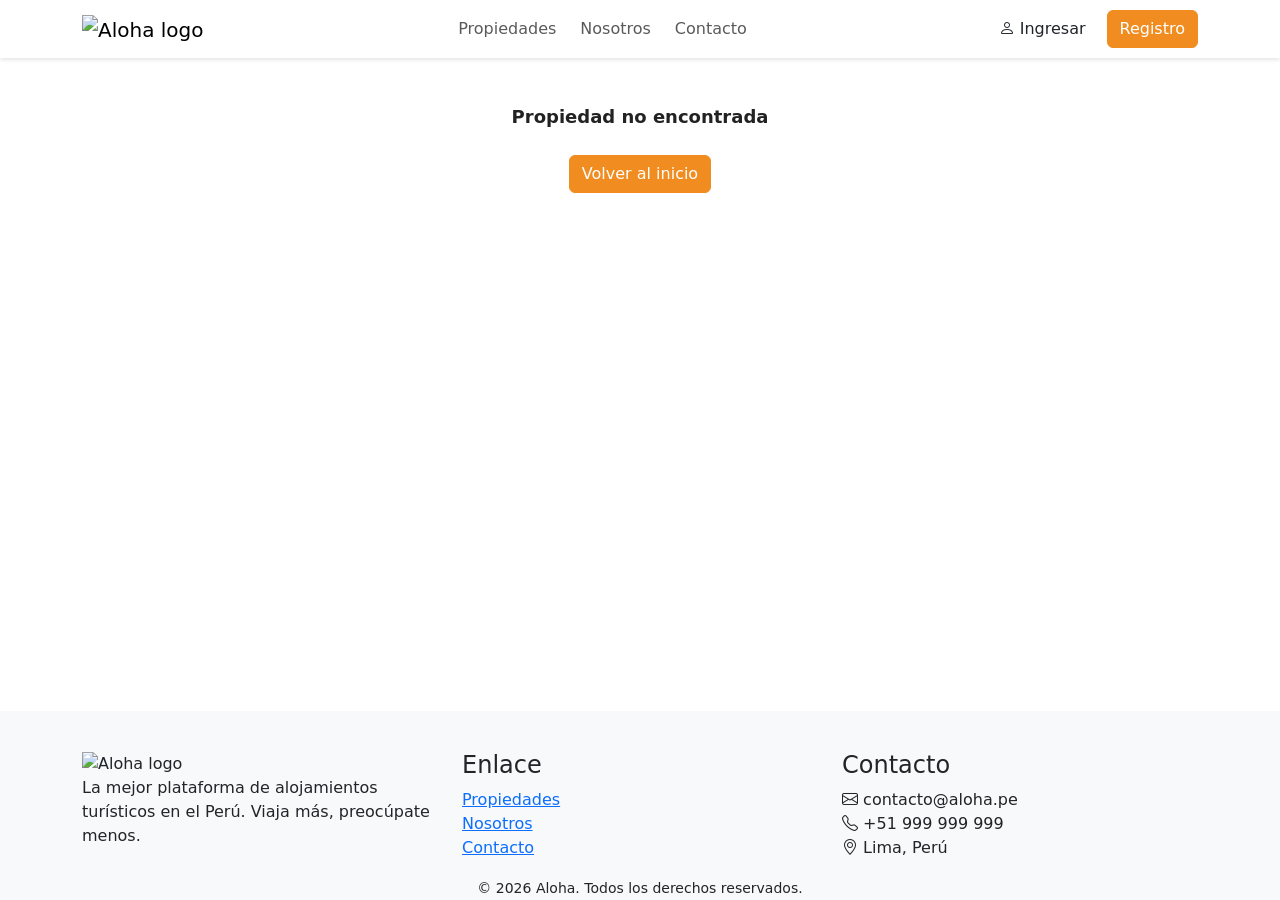
==== pages/detail.html @ cd7c599c "chore: fix date" ====
<!DOCTYPE html>
<html lang="es">
<head>
    <meta charset="UTF-8">
    <meta name="viewport" content="width=device-width, initial-scale=1.0">
    <title>Refugio frente al mar de Pacífico - Aloha</title>
    <link href="https://cdn.jsdelivr.net/npm/bootstrap@5.3.3/dist/css/bootstrap.min.css" rel="stylesheet">
    <link href="https://cdn.jsdelivr.net/npm/bootstrap-icons@1.11.3/font/bootstrap-icons.min.css" rel="stylesheet">
    <link href="https://fonts.googleapis.com/css2?family=Roboto:wght@400;700&display=swap" rel="stylesheet">
    <link rel="stylesheet" href="../css/global.css">
    <link rel="stylesheet" href="../css/detail.css">
</head>
<body>

    <header>
        <nav class="navbar">
            <div class="container">
                <a class="navbar-brand" href="../index.html">
                    <img src="../images/logo.png" alt="Aloha logo">
                </a>

                <ul class="navbar-nav flex-row gap-4">
                    <li class="nav-item"><a class="nav-link" href="../index.html#propiedades">Propiedades</a></li>
                    <li class="nav-item"><a class="nav-link" href="../index.html#nosotros">Nosotros</a></li>
                    <li class="nav-item"><a class="nav-link" href="../index.html#contacto">Contacto</a></li>
                </ul>

                <div class="d-flex align-items-center gap-2">
                    <a href="inicio-sesion.html" class="btn"><i class="bi bi-person"></i> Ingresar</a>
                    <a href="registro.html" class="btn btn-primary">Registro</a>
                </div>
            </div>
        </nav>
    </header>


    <main>
        <div class="container">

            <nav>
                <a href="../index.html"><i class="bi bi-chevron-left"></i> Volver a propiedades</a>
            </nav>

            <div class="d-flex align-items-center gap-3">
                <span class="badge bg-secondary" id="det-tipo">Departamento</span>
                <span><i class="bi bi-star-fill"></i> <span id="det-rating">4.9</span> · <span id="det-reviews">128</span> reseñas</span>
            </div>

            <h1 id="det-titulo"></h1>
            <p id="det-ciudad"></p>

            <div class="row g-2">
                <div class="col-7">
                    <img id="det-img-principal" src="" alt="" class="img-fluid w-100 h-100 object-fit-cover">
                </div>
                <div class="col-5">
    <div class="row g-2" id="det-imgs-secundarias">
    </div>
</div>

            <div class="d-flex gap-3 mt-3">
                <span id="det-huespedes"></span>
                <span id="det-habitaciones"></span>
                <span id="det-camas"></span>
                <span id="det-banos"></span>
            </div>

            <div class="row mt-4">

                <div class="col-12 col-lg-8">
                    <section>
                        <h2>Descripción</h2>
                        <p id="det-descripcion"></p>
                        <p>Anfitrión: <strong id="det-host"></strong></p>
                    </section>

                    <section>
                        <h2>Lo que incluye</h2>
                        <div class="row">
                            <div class="col-6">
                                <ul class="list-unstyled">
                                    <li>Wi-Fi de alta velocidad</li>
                                    <li>Cocina equipada</li>
                                    <li>Estacionamiento</li>
                                </ul>
                            </div>

                            <div class="col-6">
                                <ul class="list-unstyled">
                                    <li>Vista al mar</li>
                                    <li>Aire acondicionado</li>
                                    <li>Terraza privada</li>
                                <ul class="list-unstyled row"id="det-amenidades">
                                </ul>
                            </div>
                        </div>
                    </section>

                    <section>
                        <h2>Ubicación</h2>
                        <p id="det-ubicacion"></p>
                        <iframe id="det-mapa" src="" width="100%" height="400" style="border:0;" allowfullscreen="" loading="lazy"></iframe>
                    </section>

                </div>

                <div class="col-12 col-lg-4">
                    <aside>

                        <div class="card">
                            <div class="card-body">

                                <div class="d-flex justify-content-between align-items-center">
                                    <span><strong id="det-precio"></strong> / noche</span>
                                    <span>Precio y reserva</span>
                                </div>

                                <div class="row g-2 mt-2">
                                    <div class="col-6">
                                        <label for="fecha-entrada" class="form-label">Fecha entrada</label>
                                        <input type="date" class="form-control" id="fecha-entrada">
                                    </div>
                                    <div class="col-6">
                                        <label for="fecha-salida" class="form-label">Fecha salida</label>
                                        <input type="date" class="form-control" id="fecha-salida">
                                    </div>
                                </div>

                                <div class="mt-2">
                                    <label for="huespedes-reserva" class="form-label">Huéspedes</label>
                                    <select class="form-select" id="huespedes-reserva">
                                        <option value="1">1 huésped</option>
                                        <option value="2" selected>2 huéspedes</option>
                                        <option value="3">3 huéspedes</option>
                                        <option value="4">4 huéspedes</option>
                                    </select>
                                </div>


                                <a href="https://wa.me/5168949631" class="btn btn-success w-100 mt-3" target="_blank" rel="noopener noreferrer">
                                    <i class="bi bi-whatsapp"></i> Reservar por WhatsApp
                                </a>
                                <div id="resumen-precio" class="resumen-precio d-none mt-3">
                                    <div class="d-flex justify-content-between">
                                        <span>S/ 320 × <span id="num-noches">0</span> noches</span>
                                        <span id="subtotal">S/ 0</span>
                                    </div>
                                    <div class="d-flex justify-content-between">
                                        <span>Tarifa de servicio</span>
                                        <span id="tarifa">S/ 0</span>
                                    </div>
                                    <hr>
                                    <div class="d-flex justify-content-between fw-bold">
                                        <span>Total</span>
                                        <span id="total">S/ 0</span>
                                    </div>
                                </div>
                                <p class="text-center mt-2"><small>No se te cobrará nada todavía</small></p>
                            </div>
                        </div>
                    </aside>
                </div>

            </div>
        </div>
    </main>


    <footer id="contacto">
        <div class="container">
            <div class="row g-4">
                <div class="col-12 col-md-4">
                    <img src="../images/logo.png" alt="Aloha logo">
                    <p>La mejor plataforma de alojamientos turísticos en el Perú. Viaja más, preocúpate menos.</p>
                </div>
                <div class="col-12 col-md-4">
                    <h4>Enlace</h4>
                    <ul class="list-unstyled">
                        <li><a href="../index.html#propiedades">Propiedades</a></li>
                        <li><a href="../index.html#nosotros">Nosotros</a></li>
                        <li><a href="../index.html#contacto">Contacto</a></li>
                    </ul>
                </div>
                <div class="col-12 col-md-4">
                    <h4>Contacto</h4>
                    <ul class="list-unstyled">
                        <li><i class="bi bi-envelope"></i> contacto@aloha.pe</li>
                        <li><i class="bi bi-telephone"></i> +51 999 999 999</li>
                        <li><i class="bi bi-geo-alt"></i> Lima, Perú</li>
                    </ul>
                </div>
            </div>
            <div class="text-center">
                <small>© 2026 Aloha. Todos los derechos reservados.</small>
            </div>
        </div>
    </footer>

<script src="https://cdn.jsdelivr.net/npm/bootstrap@5.3.3/dist/js/bootstrap.bundle.min.js"></script>
<script src="../js/detail.js"></script>

</body>
</html>
---- css/global.css ----
body {
    display: flex;
    flex-direction: column;
    min-height: 100vh;
}

main {
    flex: 1;
}

.navbar {
    background-color: #fff;
    box-shadow: 0 2px 4px rgba(0,0,0,0.1);
}

.navbar-brand img {
    height: 50px;
}

.btn-primary {
    background-color: rgb(241, 140, 33);
    border-color: rgb(241, 140, 33);
}


footer {
    background-color:#F8F9FA;
    padding-top: 40px;
}

footer img {
    height: 40px;
}
---- css/detail.css ----
/* ─── VARIABLES DE COLOR ─── */
:root {
    --color-primario: #222222;
    --color-acento: #ff385c;
    --color-whatsapp: #25d366;
    --color-texto: #333333;
    --color-gris: #717171;
    --color-borde: #dddddd;
    --color-fondo: #f7f7f7;
    --radio: 12px;
}

/* ─── RESET Y BASE ─── */
* {
    box-sizing: border-box;
    margin: 0;
    padding: 0;
}


/* ─── CONTENIDO PRINCIPAL ─── */
main .container {
    max-width: 1100px;
    margin: 0 auto;
    padding: 24px 16px;
}

/* ─── BREADCRUMB / VOLVER ─── */
main nav a {
    color: var(--color-gris);
    text-decoration: none;
    font-size: 14px;
    display: inline-flex;
    align-items: center;
    gap: 4px;
    margin-bottom: 16px;
    transition: color 0.2s;
}

main nav a:hover {
    color: var(--color-texto);
    text-decoration: underline;
}

/* ─── TÍTULO Y SUBTÍTULO ─── */
h1 {
    font-size: 26px;
    font-weight: 700;
    color: var(--color-primario);
    margin: 10px 0 4px;
}

h2 {
    font-size: 18px;
    font-weight: 700;
    color: var(--color-primario);
    margin-bottom: 12px;
}

/* ─── BADGE ─── */
.badge {
    font-size: 12px;
    padding: 5px 10px;
    border-radius: 20px;
    font-weight: 500;
}

/* ─── GALERÍA DE FOTOS ─── */
.row.g-2 img {
    border-radius: var(--radio);
    object-fit: cover;
    width: 100%;
    height: 100%;
}

.row.g-2 .col-7 {
    height: 360px;
}

.row.g-2 .col-5 .row img {
    height: 172px;
}

/* ─── INFO RÁPIDA (huéspedes, habitaciones) ─── */
.d-flex.gap-3 span {
    font-size: 14px;
    color: var(--color-gris);
}

.d-flex.gap-3 span::after {
    content: "·";
    margin-left: 12px;
    color: var(--color-borde);
}

.d-flex.gap-3 span:last-child::after {
    content: "";
}

/* ─── SECCIONES ─── */
section {
    padding: 24px 0;
    border-bottom: 1px solid var(--color-borde);
}

section:last-child {
    border-bottom: none;
}

section p {
    font-size: 15px;
    color: var(--color-gris);
    line-height: 1.7;
}

section ul li {
    font-size: 14px;
    color: var(--color-texto);
    padding: 4px 0;
}

/* ─── CARD DE RESERVA ─── */
.card {
    border: 1px solid var(--color-borde);
    border-radius: var(--radio);
    box-shadow: 0 2px 16px rgba(0,0,0,0.10);
    padding: 4px;
    position: sticky;
    top: 90px;
}

.card-body {
    padding: 20px;
}

.card-body .form-control,
.card-body .form-select {
    border-radius: 8px;
    border: 1px solid var(--color-borde);
    font-size: 14px;
    padding: 10px 12px;
}

.card-body .form-label {
    font-size: 12px;
    font-weight: 600;
    color: var(--color-primario);
    margin-bottom: 4px;
}

.card-body .form-control,
.card-body .form-select {
    border-radius: 8px;
    border: 1px solid var(--color-borde);
    font-size: 14px;
    padding: 10px 12px;
}

.card-body .form-label {
    font-size: 12px;
    font-weight: 600;
    color: var(--color-primario);
    margin-bottom: 4px;
}

/* ─── BOTÓN WHATSAPP ─── */
.btn-success {
    background-color: var(--color-whatsapp) !important;
    border: none !important;
    border-radius: 30px !important;
    font-size: 15px;
    font-weight: 600;
    padding: 12px;
    transition: background-color 0.2s, transform 0.1s;
}

.btn-success:hover {
    background-color: #1da851 !important;
    transform: scale(1.02);
}

/* ─── BOTÓN FLOTANTE WHATSAPP ─── */
.whatsapp-flotante {
    position: fixed;
    bottom: 24px;
    right: 24px;
    background-color: var(--color-whatsapp);
    color: white;
    border-radius: 50px;
    padding: 12px 20px;
    font-weight: 600;
    text-decoration: none;
    display: flex;
    align-items: center;
    gap: 8px;
    box-shadow: 0 4px 16px rgba(37,211,102,0.4);
    z-index: 999;
    transition: transform 0.2s;
}

.whatsapp-flotante:hover {
    transform: scale(1.05);
    color: white;
}

/* ─── MAPA ─── */
section img.img-fluid.w-100 {
    border-radius: var(--radio);
    margin-top: 8px;
    height: 220px;
    object-fit: cover;
}
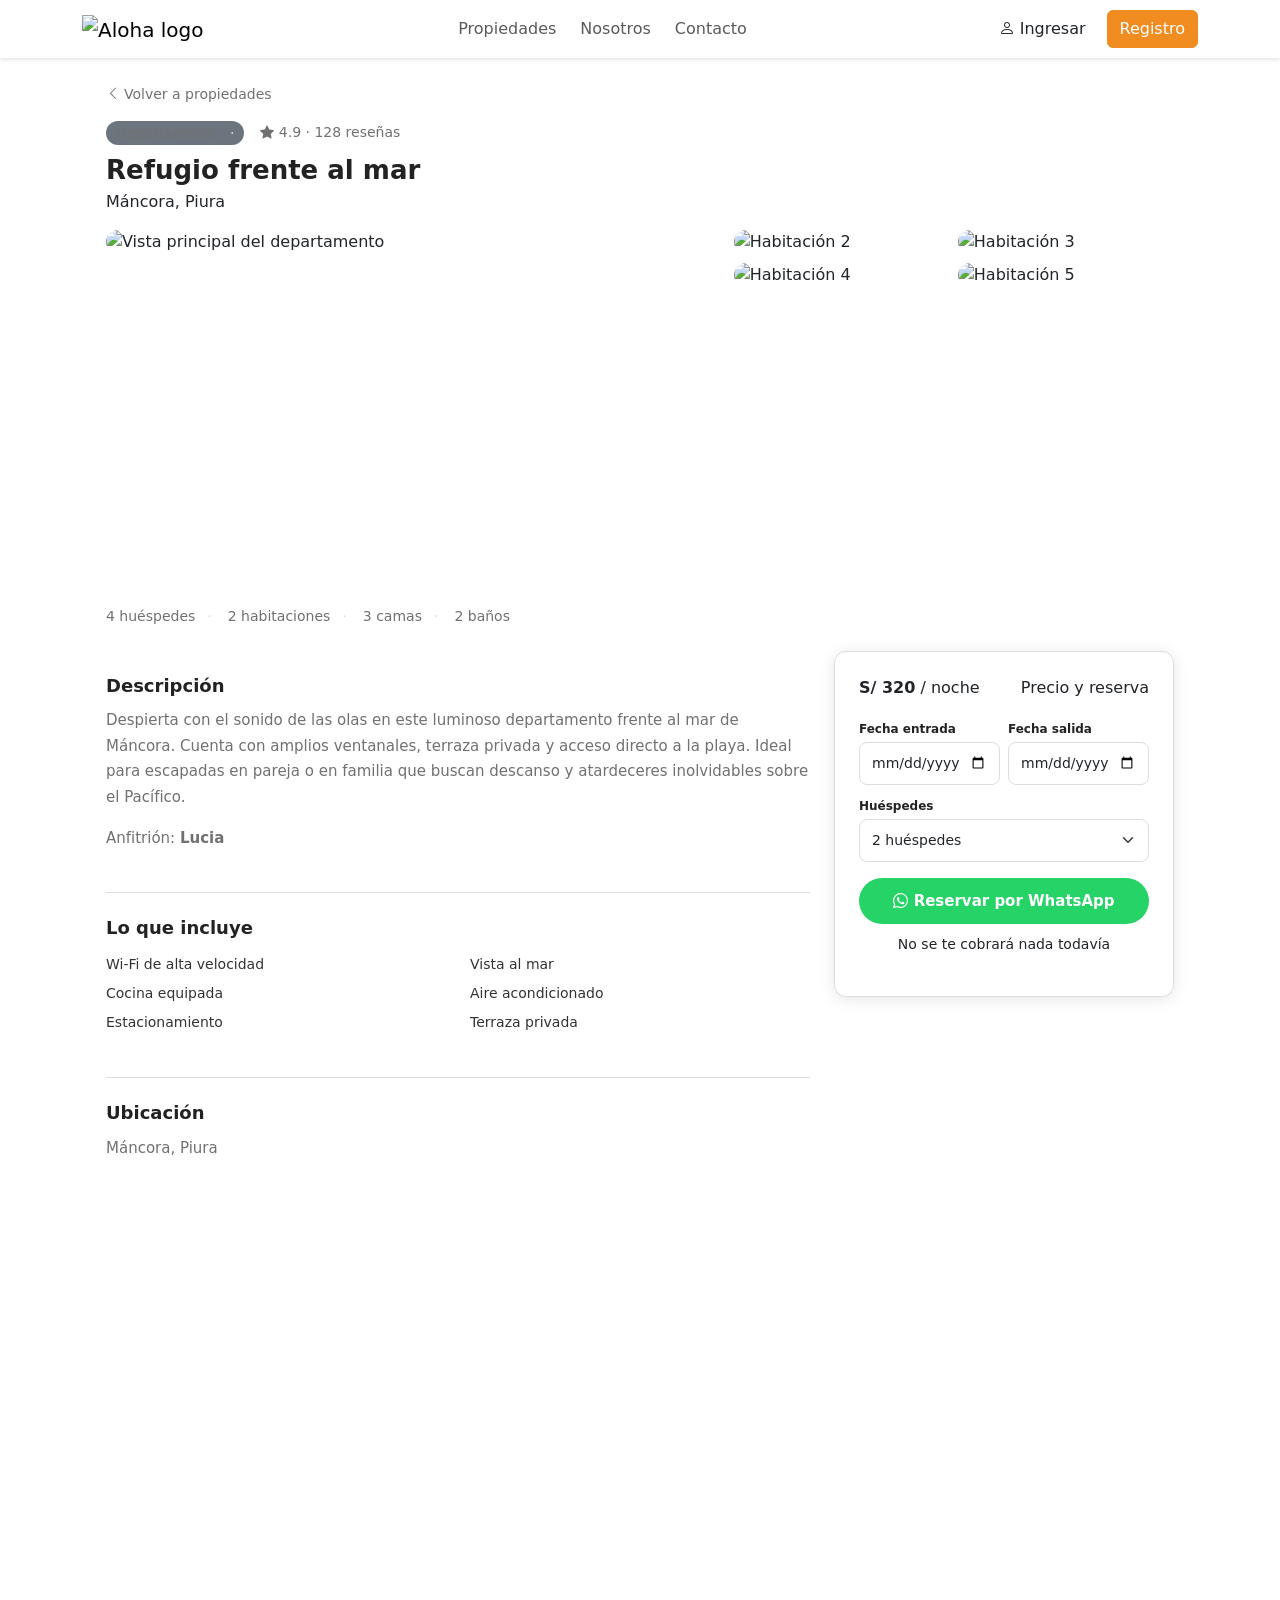
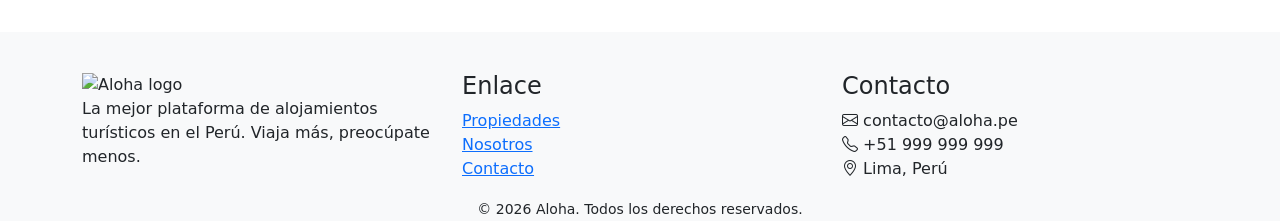
==== commit 4b791016: "Tus cambios en el footer y agregue politicas html" ====
--- a/pages/detail.html
+++ b/pages/detail.html
@@ -42,27 +42,44 @@
             </nav>
 
             <div class="d-flex align-items-center gap-3">
-                <span class="badge bg-secondary" id="det-tipo">Departamento</span>
-                <span><i class="bi bi-star-fill"></i> <span id="det-rating">4.9</span> · <span id="det-reviews">128</span> reseñas</span>
-            </div>
-
-            <h1 id="det-titulo"></h1>
-            <p id="det-ciudad"></p>
+                <span class="badge bg-secondary">Departamento</span>
+                <span><i class="bi bi-star-fill"></i> 4.9 · 128 reseñas</span>
+            </div>
+
+            <h1>Refugio frente al mar</h1>
+                <p>Máncora, Piura</p>
 
             <div class="row g-2">
                 <div class="col-7">
-                    <img id="det-img-principal" src="" alt="" class="img-fluid w-100 h-100 object-fit-cover">
-                </div>
-                <div class="col-5">
-    <div class="row g-2" id="det-imgs-secundarias">
-    </div>
-</div>
+                    <img src="../images/room-1.jpg" alt="Vista principal del departamento" class="img-fluid w-100 h-100 object-fit-cover">
+                </div>
+
+                    <div class="col-5">
+                        <div class="row g-2">
+                            <div class="col-6">
+                            <img src="../images/room-2.jpg" alt="Habitación 2" class="img-fluid w-100">
+                    </div>
+
+                    <div class="col-6">
+                            <img src="../images/room-3.jpg" alt="Habitación 3" class="img-fluid w-100">
+                    </div>
+
+                    <div class="col-6">
+                            <img src="../images/room-4.jpg" alt="Habitación 4" class="img-fluid w-100">
+                    </div>
+
+                    <div class="col-6">
+                            <img src="../images/room-5.jpg" alt="Habitación 5" class="img-fluid w-100">
+                    </div>
+                    </div>
+                </div>
+            </div>
 
             <div class="d-flex gap-3 mt-3">
-                <span id="det-huespedes"></span>
-                <span id="det-habitaciones"></span>
-                <span id="det-camas"></span>
-                <span id="det-banos"></span>
+                <span>4 huéspedes</span>
+                <span>2 habitaciones</span>
+                <span>3 camas</span>
+                <span>2 baños</span>
             </div>
 
             <div class="row mt-4">
@@ -70,8 +87,8 @@
                 <div class="col-12 col-lg-8">
                     <section>
                         <h2>Descripción</h2>
-                        <p id="det-descripcion"></p>
-                        <p>Anfitrión: <strong id="det-host"></strong></p>
+                        <p>Despierta con el sonido de las olas en este luminoso departamento frente al mar de Máncora. Cuenta con amplios ventanales, terraza privada y acceso directo a la playa. Ideal para escapadas en pareja o en familia que buscan descanso y atardeceres inolvidables sobre el Pacífico.</p>
+                        <p>Anfitrión: <strong>Lucia</strong></p>
                     </section>
 
                     <section>
@@ -90,7 +107,6 @@
                                     <li>Vista al mar</li>
                                     <li>Aire acondicionado</li>
                                     <li>Terraza privada</li>
-                                <ul class="list-unstyled row"id="det-amenidades">
                                 </ul>
                             </div>
                         </div>
@@ -98,8 +114,8 @@
 
                     <section>
                         <h2>Ubicación</h2>
-                        <p id="det-ubicacion"></p>
-                        <iframe id="det-mapa" src="" width="100%" height="400" style="border:0;" allowfullscreen="" loading="lazy"></iframe>
+                        <p>Máncora, Piura</p>
+                        <iframe src="https://www.google.com/maps/embed?pb=!1m18!1m12!1m3!1d3280.624387129272!2d-77.0539028414934!3d-12.088732739921376!2m3!1f0!2f0!3f0!3m2!1i1024!2i768!4f13.1!3m3!1m2!1s0x9105c854357904f7%3A0x93dd5b0ea540b6e0!2sReal%20Plaza%20Salaverry!5e0!3m2!1ses!2spe!4v1780789194066!5m2!1ses!2spe" width="100%" height="400" style="border:0;" allowfullscreen="" loading="lazy" referrerpolicy="no-referrer-when-downgrade"></iframe>
                     </section>
 
                 </div>
@@ -111,7 +127,7 @@
                             <div class="card-body">
 
                                 <div class="d-flex justify-content-between align-items-center">
-                                    <span><strong id="det-precio"></strong> / noche</span>
+                                    <span><strong>S/ 320</strong> / noche</span>
                                     <span>Precio y reserva</span>
                                 </div>
 
@@ -140,21 +156,8 @@
                                 <a href="https://wa.me/5168949631" class="btn btn-success w-100 mt-3" target="_blank" rel="noopener noreferrer">
                                     <i class="bi bi-whatsapp"></i> Reservar por WhatsApp
                                 </a>
-                                <div id="resumen-precio" class="resumen-precio d-none mt-3">
-                                    <div class="d-flex justify-content-between">
-                                        <span>S/ 320 × <span id="num-noches">0</span> noches</span>
-                                        <span id="subtotal">S/ 0</span>
-                                    </div>
-                                    <div class="d-flex justify-content-between">
-                                        <span>Tarifa de servicio</span>
-                                        <span id="tarifa">S/ 0</span>
-                                    </div>
-                                    <hr>
-                                    <div class="d-flex justify-content-between fw-bold">
-                                        <span>Total</span>
-                                        <span id="total">S/ 0</span>
-                                    </div>
-                                </div>
+
+
                                 <p class="text-center mt-2"><small>No se te cobrará nada todavía</small></p>
                             </div>
                         </div>
@@ -196,8 +199,5 @@
         </div>
     </footer>
 
-<script src="https://cdn.jsdelivr.net/npm/bootstrap@5.3.3/dist/js/bootstrap.bundle.min.js"></script>
-<script src="../js/detail.js"></script>
-
 </body>
 </html>
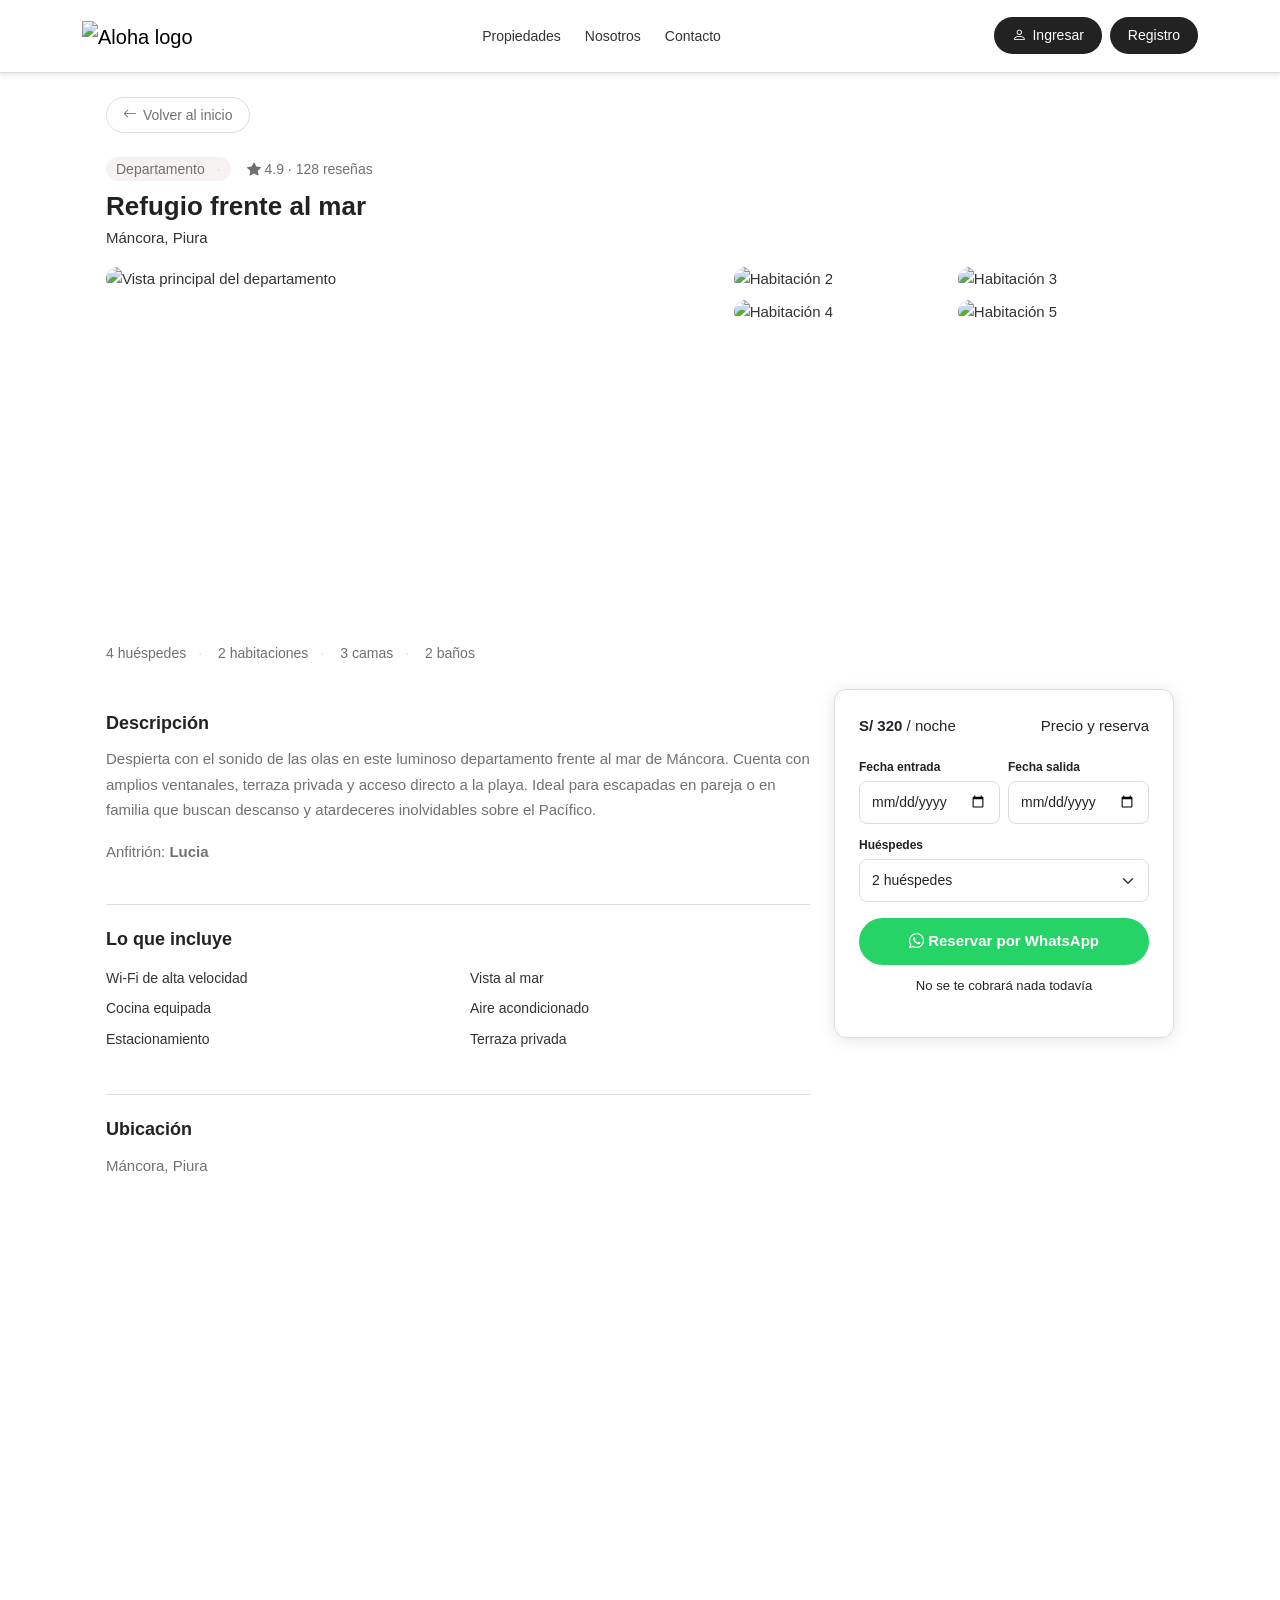
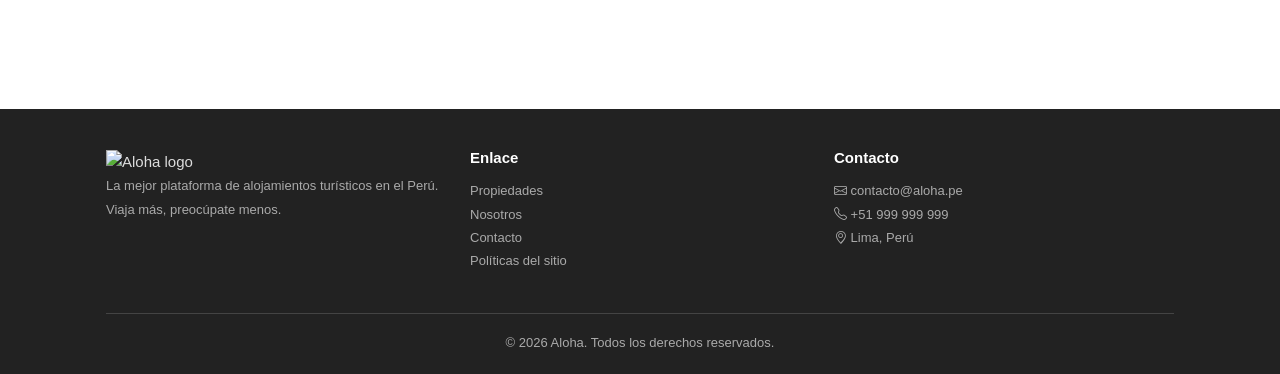
==== commit 2c81a5a2: "politicas basicas" ====
--- a/pages/detail.html
+++ b/pages/detail.html
@@ -13,21 +13,19 @@
 <body>
 
     <header>
-        <nav class="navbar">
+            <nav class="navbar">
             <div class="container">
-                <a class="navbar-brand" href="../index.html">
-                    <img src="../images/logo.png" alt="Aloha logo">
+                <a class="navbar-brand" href="#">
+                    <img src="images/logo.png" alt="Aloha logo">
                 </a>
-
                 <ul class="navbar-nav flex-row gap-4">
-                    <li class="nav-item"><a class="nav-link" href="../index.html#propiedades">Propiedades</a></li>
-                    <li class="nav-item"><a class="nav-link" href="../index.html#nosotros">Nosotros</a></li>
-                    <li class="nav-item"><a class="nav-link" href="../index.html#contacto">Contacto</a></li>
+                    <li class="nav-item"><a class="nav-link" href="#propiedades">Propiedades</a></li>
+                    <li class="nav-item"><a class="nav-link" href="#nosotros">Nosotros</a></li>
+                    <li class="nav-item"><a class="nav-link" href="#contacto">Contacto</a></li>
                 </ul>
-
                 <div class="d-flex align-items-center gap-2">
-                    <a href="inicio-sesion.html" class="btn"><i class="bi bi-person"></i> Ingresar</a>
-                    <a href="registro.html" class="btn btn-primary">Registro</a>
+                    <a href="pages/inicio-sesion.html" class="btn"><i class="bi bi-person"></i> Ingresar</a>
+                    <a href="pages/registro.html" class="btn btn-primary">Registro</a>
                 </div>
             </div>
         </nav>
@@ -38,7 +36,9 @@
         <div class="container">
 
             <nav>
-                <a href="../index.html"><i class="bi bi-chevron-left"></i> Volver a propiedades</a>
+                <a href="../index.html" class="btn-volver text-decoration-none mb-4">
+    <i class="bi bi-arrow-left"></i> Volver al inicio
+</a>
             </nav>
 
             <div class="d-flex align-items-center gap-3">
@@ -182,6 +182,7 @@
                         <li><a href="../index.html#propiedades">Propiedades</a></li>
                         <li><a href="../index.html#nosotros">Nosotros</a></li>
                         <li><a href="../index.html#contacto">Contacto</a></li>
+                        <li><a href="pages/politicas.html">Políticas del sitio</a></li>
                     </ul>
                 </div>
                 <div class="col-12 col-md-4">
--- a/css/detail.css
+++ b/css/detail.css
@@ -1,4 +1,3 @@
-
 /* ─── VARIABLES DE COLOR ─── */
 :root {
     --color-primario: #222222;
@@ -18,29 +17,132 @@
     padding: 0;
 }
 
+body {
+    font-family: 'Roboto', sans-serif;
+    color: var(--color-texto);
+    background-color: #ffffff;
+    font-size: 15px;
+    line-height: 1.6;
+}
+
+/* ─── NAVBAR ─── */
+.navbar {
+    background-color: #ffffff;
+    border-bottom: 1px solid var(--color-borde);
+    padding: 14px 0;
+    position: sticky;
+    top: 0;
+    z-index: 100;
+}
+
+.navbar .container {
+    display: flex;
+    align-items: center;
+    justify-content: space-between;
+}
+
+.navbar-brand img {
+    height: 40px;
+}
+
+.navbar-nav {
+    list-style: none;
+    display: flex;
+    gap: 24px;
+    margin: 0;
+    padding: 0;
+}
+
+.nav-link {
+    color: var(--color-texto);
+    text-decoration: none;
+    font-size: 14px;
+    font-weight: 500;
+    transition: color 0.2s;
+}
+
+.nav-link:hover {
+    color: var(--color-acento);
+}
+
+.navbar .btn {
+    background-color: var(--color-primario);
+    color: #ffffff;
+    border: none;
+    border-radius: 30px;
+    padding: 8px 18px;
+    font-size: 14px;
+    font-weight: 500;
+    text-decoration: none;
+    transition: background-color 0.2s;
+    display: flex;
+    align-items: center;
+    gap: 6px;
+}
+
+.navbar .btn:hover {
+    background-color: var(--color-acento);
+}
+
+/* ─── MENÚ HAMBURGUESA (móvil) ─── */
+.navbar-toggler {
+    display: none;
+    background: none;
+    border: none;
+    font-size: 22px;
+    cursor: pointer;
+    color: var(--color-texto);
+}
+
+@media (max-width: 768px) {
+    .navbar-toggler {
+        display: block;
+    }
+
+    .navbar-nav {
+        display: none;
+        flex-direction: column;
+        position: absolute;
+        top: 70px;
+        left: 0;
+        width: 100%;
+        background: #fff;
+        padding: 16px 24px;
+        border-bottom: 1px solid var(--color-borde);
+        gap: 16px;
+    }
+
+    .navbar-nav.abierto {
+        display: flex;
+    }
+}
+
+/* ─── BOTÓN VOLVER ─── */
+.btn-volver {
+    background-color: transparent;
+    color: var(--color-gris);
+    border: 1px solid var(--color-borde);
+    border-radius: 30px;
+    padding: 6px 16px;
+    font-size: 14px;
+    text-decoration: none;
+    display: inline-flex;
+    align-items: center;
+    gap: 6px;
+    transition: all 0.2s;
+    margin-bottom: 16px;
+}
+
+.btn-volver:hover {
+    color: var(--color-texto);
+    border-color: var(--color-texto);
+}
 
 /* ─── CONTENIDO PRINCIPAL ─── */
 main .container {
     max-width: 1100px;
     margin: 0 auto;
     padding: 24px 16px;
-}
-
-/* ─── BREADCRUMB / VOLVER ─── */
-main nav a {
-    color: var(--color-gris);
-    text-decoration: none;
-    font-size: 14px;
-    display: inline-flex;
-    align-items: center;
-    gap: 4px;
-    margin-bottom: 16px;
-    transition: color 0.2s;
-}
-
-main nav a:hover {
-    color: var(--color-texto);
-    text-decoration: underline;
 }
 
 /* ─── TÍTULO Y SUBTÍTULO ─── */
@@ -64,6 +166,8 @@
     padding: 5px 10px;
     border-radius: 20px;
     font-weight: 500;
+    background-color: #f5f1f1e3 !important;
+    color: #000000;
 }
 
 /* ─── GALERÍA DE FOTOS ─── */
@@ -132,21 +236,6 @@
 
 .card-body {
     padding: 20px;
-}
-
-.card-body .form-control,
-.card-body .form-select {
-    border-radius: 8px;
-    border: 1px solid var(--color-borde);
-    font-size: 14px;
-    padding: 10px 12px;
-}
-
-.card-body .form-label {
-    font-size: 12px;
-    font-weight: 600;
-    color: var(--color-primario);
-    margin-bottom: 4px;
 }
 
 .card-body .form-control,
@@ -211,3 +300,77 @@
     height: 220px;
     object-fit: cover;
 }
+
+/* ─── FOOTER ─── */
+footer {
+    background-color: var(--color-primario);
+    color: #dddddd;
+    padding: 40px 0 20px;
+    margin-top: 60px;
+}
+
+footer .container {
+    max-width: 1100px;
+    margin: 0 auto;
+    padding: 0 16px;
+}
+
+footer h4 {
+    color: #ffffff;
+    font-size: 15px;
+    font-weight: 700;
+    margin-bottom: 12px;
+}
+
+footer p,
+footer li,
+footer small {
+    font-size: 13px;
+    color: #aaaaaa;
+    line-height: 1.8;
+}
+
+footer a {
+    color: #aaaaaa;
+    text-decoration: none;
+    transition: color 0.2s;
+}
+
+footer a:hover {
+    color: #ffffff;
+}
+
+footer ul {
+    list-style: none;
+    padding: 0;
+}
+
+footer .text-center {
+    border-top: 1px solid #444;
+    margin-top: 24px;
+    padding-top: 16px;
+}
+
+/* ─── RESPONSIVO ─── */
+@media (max-width: 768px) {
+    h1 {
+        font-size: 20px;
+    }
+
+    .row.g-2 .col-7 {
+        height: 220px;
+        width: 100% !important;
+        flex: 0 0 100%;
+        max-width: 100%;
+    }
+
+    .row.g-2 .col-5 {
+        display: none;
+    }
+
+    .card {
+        position: static;
+        margin-top: 24px;
+    }
+}
+
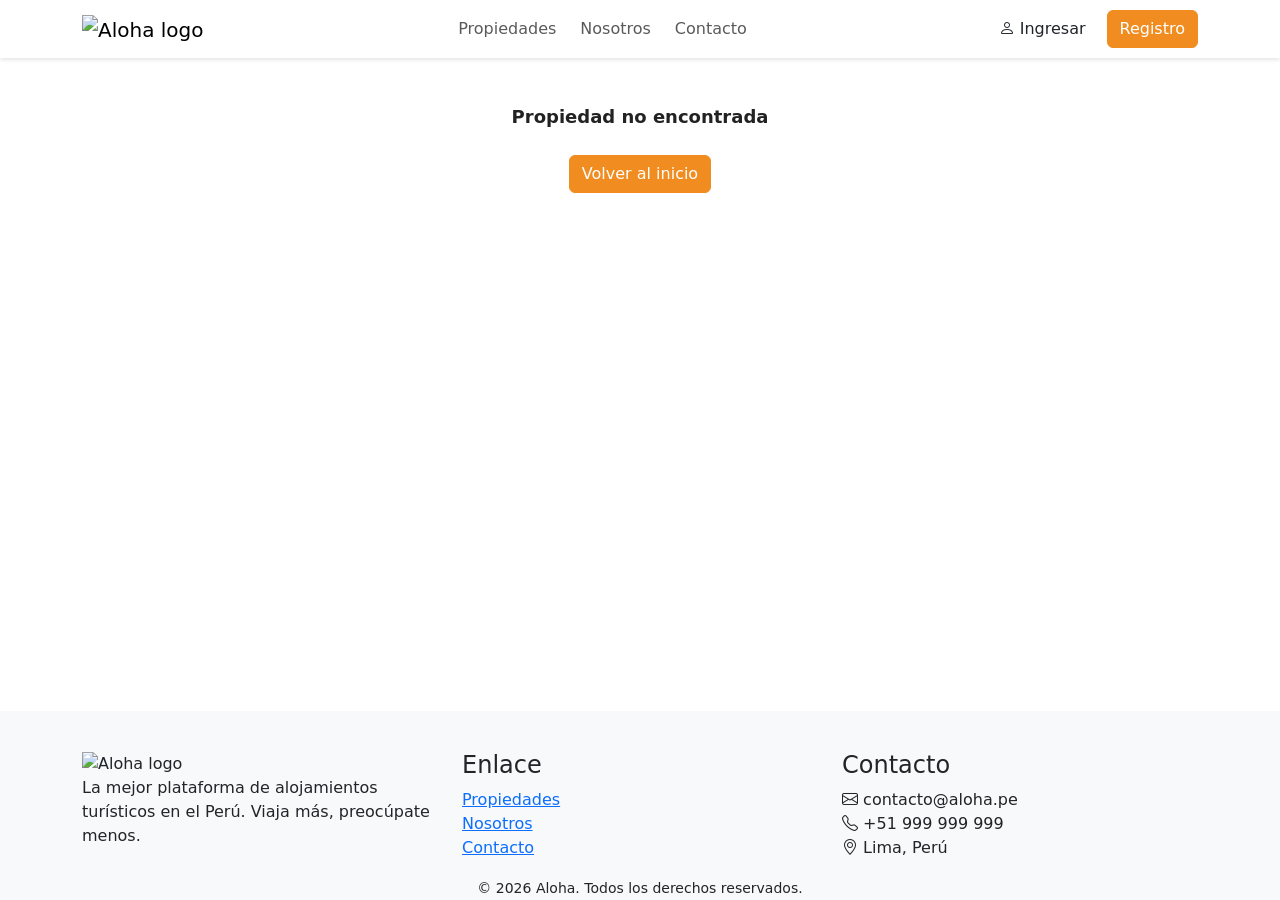
==== commit ce4d54bc: "chore: fix detail" ====
--- a/pages/detail.html
+++ b/pages/detail.html
@@ -13,19 +13,21 @@
 <body>
 
     <header>
-            <nav class="navbar">
+        <nav class="navbar">
             <div class="container">
-                <a class="navbar-brand" href="#">
-                    <img src="images/logo.png" alt="Aloha logo">
+                <a class="navbar-brand" href="../index.html">
+                    <img src="../images/logo.png" alt="Aloha logo">
                 </a>
+
                 <ul class="navbar-nav flex-row gap-4">
-                    <li class="nav-item"><a class="nav-link" href="#propiedades">Propiedades</a></li>
-                    <li class="nav-item"><a class="nav-link" href="#nosotros">Nosotros</a></li>
-                    <li class="nav-item"><a class="nav-link" href="#contacto">Contacto</a></li>
+                    <li class="nav-item"><a class="nav-link" href="../index.html#propiedades">Propiedades</a></li>
+                    <li class="nav-item"><a class="nav-link" href="../index.html#nosotros">Nosotros</a></li>
+                    <li class="nav-item"><a class="nav-link" href="../index.html#contacto">Contacto</a></li>
                 </ul>
+
                 <div class="d-flex align-items-center gap-2">
-                    <a href="pages/inicio-sesion.html" class="btn"><i class="bi bi-person"></i> Ingresar</a>
-                    <a href="pages/registro.html" class="btn btn-primary">Registro</a>
+                    <a href="inicio-sesion.html" class="btn"><i class="bi bi-person"></i> Ingresar</a>
+                    <a href="registro.html" class="btn btn-primary">Registro</a>
                 </div>
             </div>
         </nav>
@@ -36,50 +38,31 @@
         <div class="container">
 
             <nav>
-                <a href="../index.html" class="btn-volver text-decoration-none mb-4">
-    <i class="bi bi-arrow-left"></i> Volver al inicio
-</a>
+                <a href="../index.html"><i class="bi bi-chevron-left"></i> Volver a propiedades</a>
             </nav>
 
             <div class="d-flex align-items-center gap-3">
-                <span class="badge bg-secondary">Departamento</span>
-                <span><i class="bi bi-star-fill"></i> 4.9 · 128 reseñas</span>
+                <span id="det-tipo"></span>
+                <span><i class="bi bi-star-fill"></i> <span id="det-rating">4.9</span> · <span id="det-reviews">128</span> reseñas</span>
             </div>
 
-            <h1>Refugio frente al mar</h1>
-                <p>Máncora, Piura</p>
+            <h1 id="det-titulo"></h1>
+            <p id="det-ciudad"></p>
 
             <div class="row g-2">
                 <div class="col-7">
-                    <img src="../images/room-1.jpg" alt="Vista principal del departamento" class="img-fluid w-100 h-100 object-fit-cover">
+                    <img id="det-img-principal" src="" alt="" class="img-fluid w-100 h-100 object-fit-cover">
                 </div>
-
-                    <div class="col-5">
-                        <div class="row g-2">
-                            <div class="col-6">
-                            <img src="../images/room-2.jpg" alt="Habitación 2" class="img-fluid w-100">
-                    </div>
-
-                    <div class="col-6">
-                            <img src="../images/room-3.jpg" alt="Habitación 3" class="img-fluid w-100">
-                    </div>
-
-                    <div class="col-6">
-                            <img src="../images/room-4.jpg" alt="Habitación 4" class="img-fluid w-100">
-                    </div>
-
-                    <div class="col-6">
-                            <img src="../images/room-5.jpg" alt="Habitación 5" class="img-fluid w-100">
-                    </div>
-                    </div>
-                </div>
-            </div>
+                <div class="col-5">
+    <div class="row g-2" id="det-imgs-secundarias">
+    </div>
+</div>
 
             <div class="d-flex gap-3 mt-3">
-                <span>4 huéspedes</span>
-                <span>2 habitaciones</span>
-                <span>3 camas</span>
-                <span>2 baños</span>
+                <span id="det-huespedes"></span>
+                <span id="det-habitaciones"></span>
+                <span id="det-camas"></span>
+                <span id="det-banos"></span>
             </div>
 
             <div class="row mt-4">
@@ -87,35 +70,19 @@
                 <div class="col-12 col-lg-8">
                     <section>
                         <h2>Descripción</h2>
-                        <p>Despierta con el sonido de las olas en este luminoso departamento frente al mar de Máncora. Cuenta con amplios ventanales, terraza privada y acceso directo a la playa. Ideal para escapadas en pareja o en familia que buscan descanso y atardeceres inolvidables sobre el Pacífico.</p>
-                        <p>Anfitrión: <strong>Lucia</strong></p>
+                        <p id="det-descripcion"></p>
+                        <p>Anfitrión: <strong id="det-host"></strong></p>
                     </section>
 
                     <section>
                         <h2>Lo que incluye</h2>
-                        <div class="row">
-                            <div class="col-6">
-                                <ul class="list-unstyled">
-                                    <li>Wi-Fi de alta velocidad</li>
-                                    <li>Cocina equipada</li>
-                                    <li>Estacionamiento</li>
-                                </ul>
-                            </div>
-
-                            <div class="col-6">
-                                <ul class="list-unstyled">
-                                    <li>Vista al mar</li>
-                                    <li>Aire acondicionado</li>
-                                    <li>Terraza privada</li>
-                                </ul>
-                            </div>
-                        </div>
+                        <ul class="list-unstyled row" id="det-amenidades"></ul>
                     </section>
 
                     <section>
                         <h2>Ubicación</h2>
-                        <p>Máncora, Piura</p>
-                        <iframe src="https://www.google.com/maps/embed?pb=!1m18!1m12!1m3!1d3280.624387129272!2d-77.0539028414934!3d-12.088732739921376!2m3!1f0!2f0!3f0!3m2!1i1024!2i768!4f13.1!3m3!1m2!1s0x9105c854357904f7%3A0x93dd5b0ea540b6e0!2sReal%20Plaza%20Salaverry!5e0!3m2!1ses!2spe!4v1780789194066!5m2!1ses!2spe" width="100%" height="400" style="border:0;" allowfullscreen="" loading="lazy" referrerpolicy="no-referrer-when-downgrade"></iframe>
+                        <p id="det-ubicacion"></p>
+                        <iframe id="det-mapa" src="" width="100%" height="400" style="border:0;" allowfullscreen="" loading="lazy"></iframe>
                     </section>
 
                 </div>
@@ -127,7 +94,7 @@
                             <div class="card-body">
 
                                 <div class="d-flex justify-content-between align-items-center">
-                                    <span><strong>S/ 320</strong> / noche</span>
+                                    <span><strong id="det-precio"></strong> / noche</span>
                                     <span>Precio y reserva</span>
                                 </div>
 
@@ -156,8 +123,21 @@
                                 <a href="https://wa.me/5168949631" class="btn btn-success w-100 mt-3" target="_blank" rel="noopener noreferrer">
                                     <i class="bi bi-whatsapp"></i> Reservar por WhatsApp
                                 </a>
-
-
+                                <div id="resumen-precio" class="resumen-precio d-none mt-3">
+                                    <div class="d-flex justify-content-between">
+                                        <span>S/ <span id="precio-resumen"></span> × <span id="num-noches">0</span> noches</span>
+                                        <span id="subtotal">S/ 0</span>
+                                    </div>
+                                    <div class="d-flex justify-content-between">
+                                        <span>Tarifa de servicio</span>
+                                        <span id="tarifa">S/ 0</span>
+                                    </div>
+                                    <hr>
+                                    <div class="d-flex justify-content-between fw-bold">
+                                        <span>Total</span>
+                                        <span id="total">S/ 0</span>
+                                    </div>
+                                </div>
                                 <p class="text-center mt-2"><small>No se te cobrará nada todavía</small></p>
                             </div>
                         </div>
@@ -182,7 +162,6 @@
                         <li><a href="../index.html#propiedades">Propiedades</a></li>
                         <li><a href="../index.html#nosotros">Nosotros</a></li>
                         <li><a href="../index.html#contacto">Contacto</a></li>
-                        <li><a href="pages/politicas.html">Políticas del sitio</a></li>
                     </ul>
                 </div>
                 <div class="col-12 col-md-4">
@@ -200,5 +179,9 @@
         </div>
     </footer>
 
+<script src="https://cdn.jsdelivr.net/npm/bootstrap@5.3.3/dist/js/bootstrap.bundle.min.js"></script>
+<script src="../js/storage.js"></script>
+<script src="../js/detail.js"></script>
+
 </body>
 </html>
--- a/css/detail.css
+++ b/css/detail.css
@@ -1,3 +1,4 @@
+
 /* ─── VARIABLES DE COLOR ─── */
 :root {
     --color-primario: #222222;
@@ -17,126 +18,6 @@
     padding: 0;
 }
 
-body {
-    font-family: 'Roboto', sans-serif;
-    color: var(--color-texto);
-    background-color: #ffffff;
-    font-size: 15px;
-    line-height: 1.6;
-}
-
-/* ─── NAVBAR ─── */
-.navbar {
-    background-color: #ffffff;
-    border-bottom: 1px solid var(--color-borde);
-    padding: 14px 0;
-    position: sticky;
-    top: 0;
-    z-index: 100;
-}
-
-.navbar .container {
-    display: flex;
-    align-items: center;
-    justify-content: space-between;
-}
-
-.navbar-brand img {
-    height: 40px;
-}
-
-.navbar-nav {
-    list-style: none;
-    display: flex;
-    gap: 24px;
-    margin: 0;
-    padding: 0;
-}
-
-.nav-link {
-    color: var(--color-texto);
-    text-decoration: none;
-    font-size: 14px;
-    font-weight: 500;
-    transition: color 0.2s;
-}
-
-.nav-link:hover {
-    color: var(--color-acento);
-}
-
-.navbar .btn {
-    background-color: var(--color-primario);
-    color: #ffffff;
-    border: none;
-    border-radius: 30px;
-    padding: 8px 18px;
-    font-size: 14px;
-    font-weight: 500;
-    text-decoration: none;
-    transition: background-color 0.2s;
-    display: flex;
-    align-items: center;
-    gap: 6px;
-}
-
-.navbar .btn:hover {
-    background-color: var(--color-acento);
-}
-
-/* ─── MENÚ HAMBURGUESA (móvil) ─── */
-.navbar-toggler {
-    display: none;
-    background: none;
-    border: none;
-    font-size: 22px;
-    cursor: pointer;
-    color: var(--color-texto);
-}
-
-@media (max-width: 768px) {
-    .navbar-toggler {
-        display: block;
-    }
-
-    .navbar-nav {
-        display: none;
-        flex-direction: column;
-        position: absolute;
-        top: 70px;
-        left: 0;
-        width: 100%;
-        background: #fff;
-        padding: 16px 24px;
-        border-bottom: 1px solid var(--color-borde);
-        gap: 16px;
-    }
-
-    .navbar-nav.abierto {
-        display: flex;
-    }
-}
-
-/* ─── BOTÓN VOLVER ─── */
-.btn-volver {
-    background-color: transparent;
-    color: var(--color-gris);
-    border: 1px solid var(--color-borde);
-    border-radius: 30px;
-    padding: 6px 16px;
-    font-size: 14px;
-    text-decoration: none;
-    display: inline-flex;
-    align-items: center;
-    gap: 6px;
-    transition: all 0.2s;
-    margin-bottom: 16px;
-}
-
-.btn-volver:hover {
-    color: var(--color-texto);
-    border-color: var(--color-texto);
-}
 
 /* ─── CONTENIDO PRINCIPAL ─── */
 main .container {
@@ -145,6 +26,23 @@
     padding: 24px 16px;
 }
 
+/* ─── BREADCRUMB / VOLVER ─── */
+main nav a {
+    color: var(--color-gris);
+    text-decoration: none;
+    font-size: 14px;
+    display: inline-flex;
+    align-items: center;
+    gap: 4px;
+    margin-bottom: 16px;
+    transition: color 0.2s;
+}
+
+main nav a:hover {
+    color: var(--color-texto);
+    text-decoration: underline;
+}
+
 /* ─── TÍTULO Y SUBTÍTULO ─── */
 h1 {
     font-size: 26px;
@@ -158,6 +56,10 @@
     font-weight: 700;
     color: var(--color-primario);
     margin-bottom: 12px;
+}
+
+#det-tipo {
+    font-weight: 700;
 }
 
 /* ─── BADGE ─── */
@@ -166,8 +68,6 @@
     padding: 5px 10px;
     border-radius: 20px;
     font-weight: 500;
-    background-color: #f5f1f1e3 !important;
-    color: #000000;
 }
 
 /* ─── GALERÍA DE FOTOS ─── */
@@ -236,6 +136,21 @@
 
 .card-body {
     padding: 20px;
+}
+
+.card-body .form-control,
+.card-body .form-select {
+    border-radius: 8px;
+    border: 1px solid var(--color-borde);
+    font-size: 14px;
+    padding: 10px 12px;
+}
+
+.card-body .form-label {
+    font-size: 12px;
+    font-weight: 600;
+    color: var(--color-primario);
+    margin-bottom: 4px;
 }
 
 .card-body .form-control,
@@ -300,77 +215,3 @@
     height: 220px;
     object-fit: cover;
 }
-
-/* ─── FOOTER ─── */
-footer {
-    background-color: var(--color-primario);
-    color: #dddddd;
-    padding: 40px 0 20px;
-    margin-top: 60px;
-}
-
-footer .container {
-    max-width: 1100px;
-    margin: 0 auto;
-    padding: 0 16px;
-}
-
-footer h4 {
-    color: #ffffff;
-    font-size: 15px;
-    font-weight: 700;
-    margin-bottom: 12px;
-}
-
-footer p,
-footer li,
-footer small {
-    font-size: 13px;
-    color: #aaaaaa;
-    line-height: 1.8;
-}
-
-footer a {
-    color: #aaaaaa;
-    text-decoration: none;
-    transition: color 0.2s;
-}
-
-footer a:hover {
-    color: #ffffff;
-}
-
-footer ul {
-    list-style: none;
-    padding: 0;
-}
-
-footer .text-center {
-    border-top: 1px solid #444;
-    margin-top: 24px;
-    padding-top: 16px;
-}
-
-/* ─── RESPONSIVO ─── */
-@media (max-width: 768px) {
-    h1 {
-        font-size: 20px;
-    }
-
-    .row.g-2 .col-7 {
-        height: 220px;
-        width: 100% !important;
-        flex: 0 0 100%;
-        max-width: 100%;
-    }
-
-    .row.g-2 .col-5 {
-        display: none;
-    }
-
-    .card {
-        position: static;
-        margin-top: 24px;
-    }
-}
-
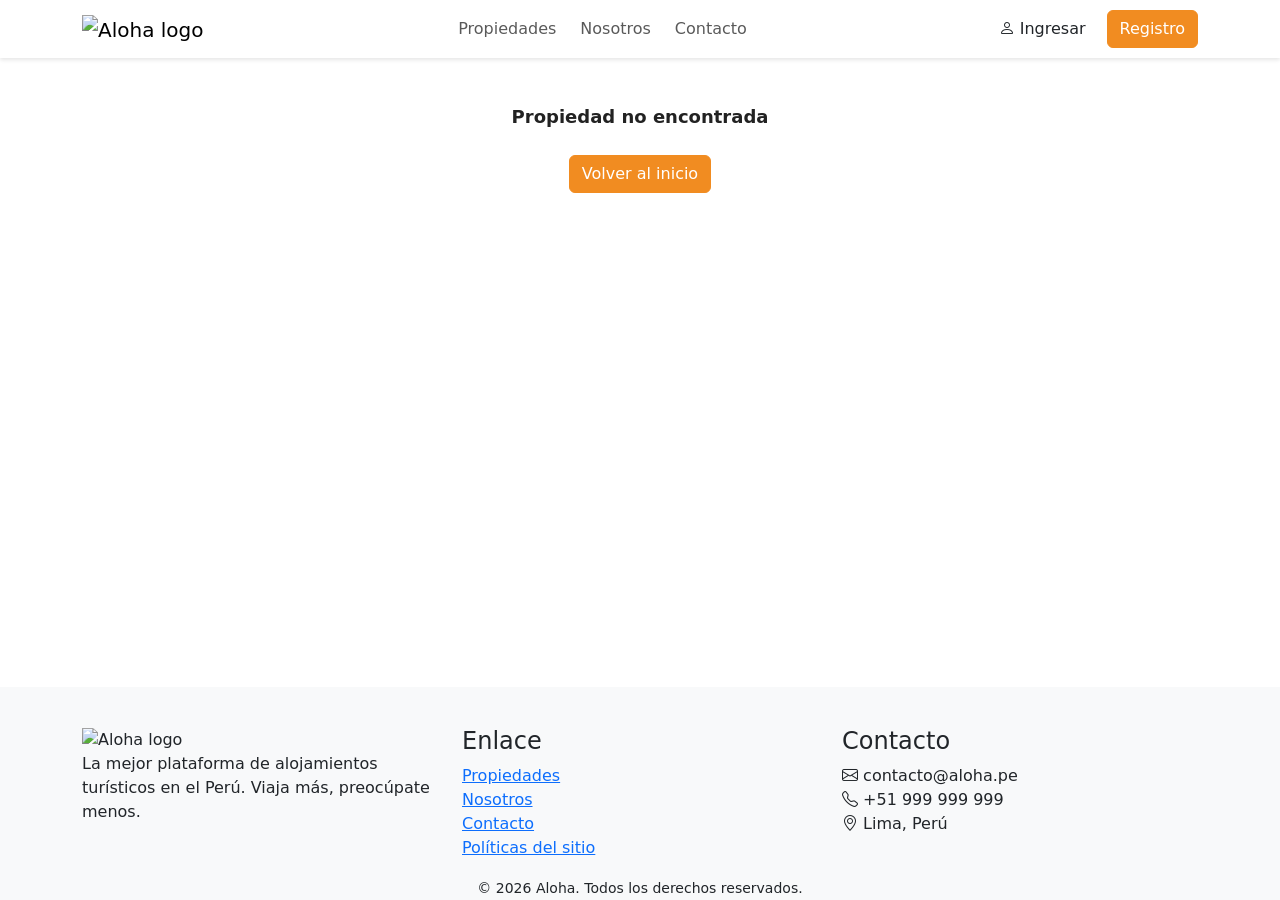
==== commit 0b932d30: "politicas html" ====
--- a/pages/detail.html
+++ b/pages/detail.html
@@ -13,21 +13,19 @@
 <body>
 
     <header>
-        <nav class="navbar">
+            <nav class="navbar">
             <div class="container">
-                <a class="navbar-brand" href="../index.html">
-                    <img src="../images/logo.png" alt="Aloha logo">
+                <a class="navbar-brand" href="#">
+                    <img src="images/logo.png" alt="Aloha logo">
                 </a>
-
                 <ul class="navbar-nav flex-row gap-4">
-                    <li class="nav-item"><a class="nav-link" href="../index.html#propiedades">Propiedades</a></li>
-                    <li class="nav-item"><a class="nav-link" href="../index.html#nosotros">Nosotros</a></li>
-                    <li class="nav-item"><a class="nav-link" href="../index.html#contacto">Contacto</a></li>
+                    <li class="nav-item"><a class="nav-link" href="#propiedades">Propiedades</a></li>
+                    <li class="nav-item"><a class="nav-link" href="#nosotros">Nosotros</a></li>
+                    <li class="nav-item"><a class="nav-link" href="#contacto">Contacto</a></li>
                 </ul>
-
                 <div class="d-flex align-items-center gap-2">
-                    <a href="inicio-sesion.html" class="btn"><i class="bi bi-person"></i> Ingresar</a>
-                    <a href="registro.html" class="btn btn-primary">Registro</a>
+                    <a href="pages/inicio-sesion.html" class="btn"><i class="bi bi-person"></i> Ingresar</a>
+                    <a href="pages/registro.html" class="btn btn-primary">Registro</a>
                 </div>
             </div>
         </nav>
@@ -38,7 +36,9 @@
         <div class="container">
 
             <nav>
-                <a href="../index.html"><i class="bi bi-chevron-left"></i> Volver a propiedades</a>
+                <a href="../index.html" class="btn-volver text-decoration-none mb-4">
+    <i class="bi bi-arrow-left"></i> Volver al inicio
+</a>
             </nav>
 
             <div class="d-flex align-items-center gap-3">
@@ -162,6 +162,7 @@
                         <li><a href="../index.html#propiedades">Propiedades</a></li>
                         <li><a href="../index.html#nosotros">Nosotros</a></li>
                         <li><a href="../index.html#contacto">Contacto</a></li>
+                        <li><a href="pages/politicas.html">Políticas del sitio</a></li>
                     </ul>
                 </div>
                 <div class="col-12 col-md-4">
--- a/css/detail.css
+++ b/css/detail.css
@@ -1,4 +1,3 @@
-
 /* ─── VARIABLES DE COLOR ─── */
 :root {
     --color-primario: #222222;
@@ -19,28 +18,32 @@
 }
 
 
+/* ─── BOTÓN VOLVER ─── */
+.btn-volver {
+    background-color: transparent;
+    color: var(--color-gris);
+    border: 1px solid var(--color-borde);
+    border-radius: 30px;
+    padding: 6px 16px;
+    font-size: 14px;
+    text-decoration: none;
+    display: inline-flex;
+    align-items: center;
+    gap: 6px;
+    transition: all 0.2s;
+    margin-bottom: 16px;
+}
+
+.btn-volver:hover {
+    color: var(--color-texto);
+    border-color: var(--color-texto);
+}
+
 /* ─── CONTENIDO PRINCIPAL ─── */
 main .container {
     max-width: 1100px;
     margin: 0 auto;
     padding: 24px 16px;
-}
-
-/* ─── BREADCRUMB / VOLVER ─── */
-main nav a {
-    color: var(--color-gris);
-    text-decoration: none;
-    font-size: 14px;
-    display: inline-flex;
-    align-items: center;
-    gap: 4px;
-    margin-bottom: 16px;
-    transition: color 0.2s;
-}
-
-main nav a:hover {
-    color: var(--color-texto);
-    text-decoration: underline;
 }
 
 /* ─── TÍTULO Y SUBTÍTULO ─── */
@@ -68,6 +71,8 @@
     padding: 5px 10px;
     border-radius: 20px;
     font-weight: 500;
+    background-color: #f5f1f1e3 !important;
+    color: #000000;
 }
 
 /* ─── GALERÍA DE FOTOS ─── */
@@ -136,21 +141,6 @@
 
 .card-body {
     padding: 20px;
-}
-
-.card-body .form-control,
-.card-body .form-select {
-    border-radius: 8px;
-    border: 1px solid var(--color-borde);
-    font-size: 14px;
-    padding: 10px 12px;
-}
-
-.card-body .form-label {
-    font-size: 12px;
-    font-weight: 600;
-    color: var(--color-primario);
-    margin-bottom: 4px;
 }
 
 .card-body .form-control,
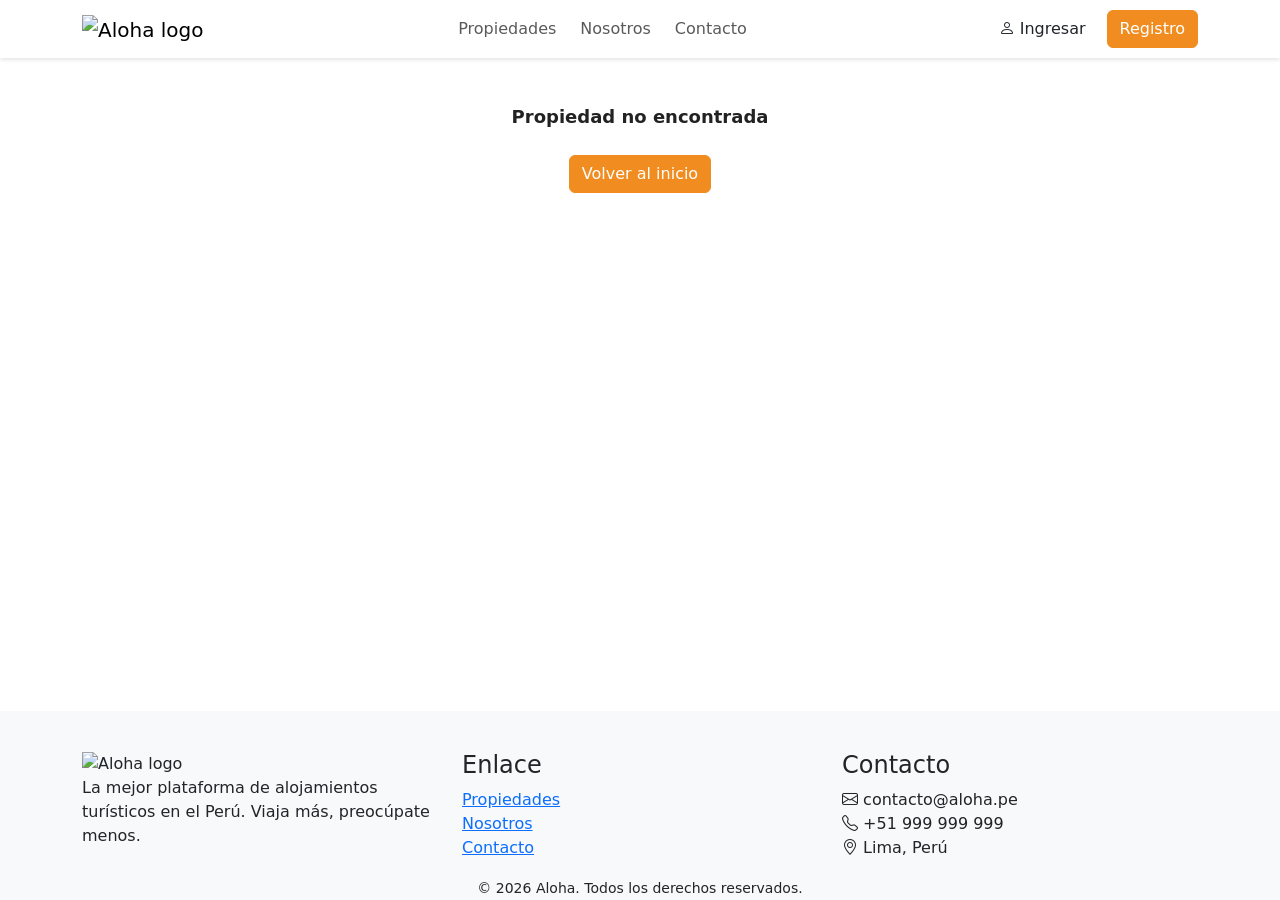
==== commit 735a2db5: "politicas actualizadas" ====
--- a/pages/detail.html
+++ b/pages/detail.html
@@ -13,19 +13,21 @@
 <body>
 
     <header>
-            <nav class="navbar">
+        <nav class="navbar">
             <div class="container">
-                <a class="navbar-brand" href="#">
-                    <img src="images/logo.png" alt="Aloha logo">
+                <a class="navbar-brand" href="../index.html">
+                    <img src="../images/logo.png" alt="Aloha logo">
                 </a>
+
                 <ul class="navbar-nav flex-row gap-4">
-                    <li class="nav-item"><a class="nav-link" href="#propiedades">Propiedades</a></li>
-                    <li class="nav-item"><a class="nav-link" href="#nosotros">Nosotros</a></li>
-                    <li class="nav-item"><a class="nav-link" href="#contacto">Contacto</a></li>
+                    <li class="nav-item"><a class="nav-link" href="../index.html#propiedades">Propiedades</a></li>
+                    <li class="nav-item"><a class="nav-link" href="../index.html#nosotros">Nosotros</a></li>
+                    <li class="nav-item"><a class="nav-link" href="../index.html#contacto">Contacto</a></li>
                 </ul>
+
                 <div class="d-flex align-items-center gap-2">
-                    <a href="pages/inicio-sesion.html" class="btn"><i class="bi bi-person"></i> Ingresar</a>
-                    <a href="pages/registro.html" class="btn btn-primary">Registro</a>
+                    <a href="inicio-sesion.html" class="btn"><i class="bi bi-person"></i> Ingresar</a>
+                    <a href="registro.html" class="btn btn-primary">Registro</a>
                 </div>
             </div>
         </nav>
@@ -36,9 +38,7 @@
         <div class="container">
 
             <nav>
-                <a href="../index.html" class="btn-volver text-decoration-none mb-4">
-    <i class="bi bi-arrow-left"></i> Volver al inicio
-</a>
+                <a href="../index.html"><i class="bi bi-chevron-left"></i> Volver a propiedades</a>
             </nav>
 
             <div class="d-flex align-items-center gap-3">
@@ -162,7 +162,6 @@
                         <li><a href="../index.html#propiedades">Propiedades</a></li>
                         <li><a href="../index.html#nosotros">Nosotros</a></li>
                         <li><a href="../index.html#contacto">Contacto</a></li>
-                        <li><a href="pages/politicas.html">Políticas del sitio</a></li>
                     </ul>
                 </div>
                 <div class="col-12 col-md-4">
--- a/css/detail.css
+++ b/css/detail.css
@@ -1,3 +1,4 @@
+
 /* ─── VARIABLES DE COLOR ─── */
 :root {
     --color-primario: #222222;
@@ -18,32 +19,28 @@
 }
 
 
-/* ─── BOTÓN VOLVER ─── */
-.btn-volver {
-    background-color: transparent;
-    color: var(--color-gris);
-    border: 1px solid var(--color-borde);
-    border-radius: 30px;
-    padding: 6px 16px;
-    font-size: 14px;
-    text-decoration: none;
-    display: inline-flex;
-    align-items: center;
-    gap: 6px;
-    transition: all 0.2s;
-    margin-bottom: 16px;
-}
-
-.btn-volver:hover {
-    color: var(--color-texto);
-    border-color: var(--color-texto);
-}
-
 /* ─── CONTENIDO PRINCIPAL ─── */
 main .container {
     max-width: 1100px;
     margin: 0 auto;
     padding: 24px 16px;
+}
+
+/* ─── BREADCRUMB / VOLVER ─── */
+main nav a {
+    color: var(--color-gris);
+    text-decoration: none;
+    font-size: 14px;
+    display: inline-flex;
+    align-items: center;
+    gap: 4px;
+    margin-bottom: 16px;
+    transition: color 0.2s;
+}
+
+main nav a:hover {
+    color: var(--color-texto);
+    text-decoration: underline;
 }
 
 /* ─── TÍTULO Y SUBTÍTULO ─── */
@@ -71,8 +68,6 @@
     padding: 5px 10px;
     border-radius: 20px;
     font-weight: 500;
-    background-color: #f5f1f1e3 !important;
-    color: #000000;
 }
 
 /* ─── GALERÍA DE FOTOS ─── */
@@ -141,6 +136,21 @@
 
 .card-body {
     padding: 20px;
+}
+
+.card-body .form-control,
+.card-body .form-select {
+    border-radius: 8px;
+    border: 1px solid var(--color-borde);
+    font-size: 14px;
+    padding: 10px 12px;
+}
+
+.card-body .form-label {
+    font-size: 12px;
+    font-weight: 600;
+    color: var(--color-primario);
+    margin-bottom: 4px;
 }
 
 .card-body .form-control,
